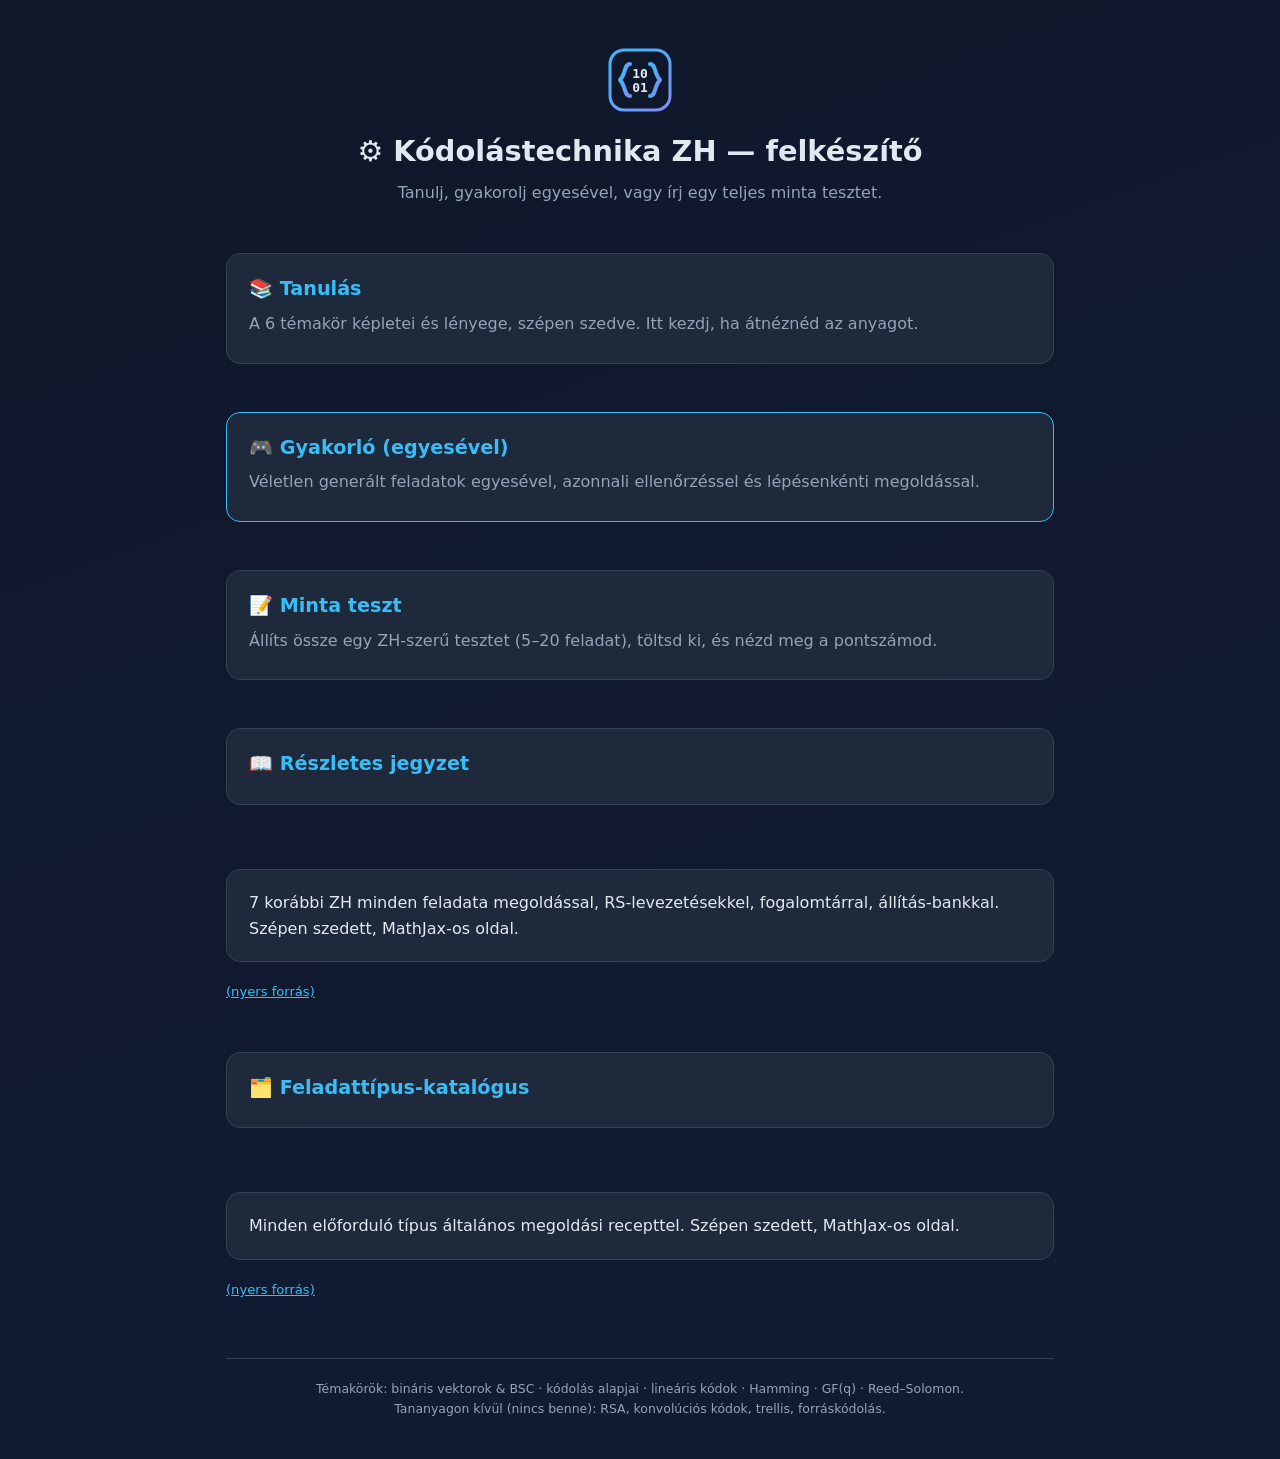
==== docs/index.html @ 31c0bca5 "feat: Pages-barát docs/ szerkezet + katalógus és jegyzet HTML oldalak GitHub Pages-barát átrendezés " ====
<!DOCTYPE html>
<html lang="hu">
<head>
<meta charset="UTF-8">
<meta name="viewport" content="width=device-width, initial-scale=1.0">
<title>Kódolástechnika ZH — felkészítő</title>
<link rel="icon" href="favicon.svg" type="image/svg+xml">
<link rel="stylesheet" href="style.css">
</head>
<body>
<div class="wrap" style="padding-top:48px">
  <div style="text-align:center;margin-bottom:8px">
    <img src="favicon.svg" alt="logó" width="64" height="64">
  </div>
  <h1 style="text-align:center;font-size:1.8rem;margin:8px 0 6px">⚙️ Kódolástechnika ZH — felkészítő</h1>
  <p style="text-align:center;color:var(--muted);margin:0 0 32px">Tanulj, gyakorolj egyesével, vagy írj egy teljes minta tesztet.</p>

  <div class="cards" style="display:grid;gap:16px">
    <a class="study-sec" href="tanulas.html" style="text-decoration:none;color:var(--text);display:block">
      <h2>📚 Tanulás</h2>
      <p style="color:var(--muted)">A 6 témakör képletei és lényege, szépen szedve. Itt kezdj, ha átnéznéd az anyagot.</p>
    </a>
    <a class="study-sec" href="gyakorlo.html" style="text-decoration:none;color:var(--text);display:block;border-color:var(--accent)">
      <h2>🎮 Gyakorló (egyesével)</h2>
      <p style="color:var(--muted)">Véletlen generált feladatok egyesével, azonnali ellenőrzéssel és lépésenkénti megoldással.</p>
    </a>
    <a class="study-sec" href="teszt.html" style="text-decoration:none;color:var(--text);display:block">
      <h2>📝 Minta teszt</h2>
      <p style="color:var(--muted)">Állíts össze egy ZH-szerű tesztet (5–20 feladat), töltsd ki, és nézd meg a pontszámod.</p>
    </a>
    <a class="study-sec" href="jegyzet.html" style="text-decoration:none;color:var(--text);display:block">
      <h2>📖 Részletes jegyzet</h2>
      <p style="color:var(--muted)">7 korábbi ZH minden feladata megoldással, RS-levezetésekkel, fogalomtárral, állítás-bankkal. Szépen szedett, MathJax-os oldal. <a href="../forras/kodolastechnika_zh.md" style="font-size:.82rem">(nyers forrás)</a></p>
    </a>
    <a class="study-sec" href="katalogus.html" style="text-decoration:none;color:var(--text);display:block">
      <h2>🗂️ Feladattípus-katalógus</h2>
      <p style="color:var(--muted)">Minden előforduló típus általános megoldási recepttel. Szépen szedett, MathJax-os oldal. <a href="../forras/feladattipusok_katalogus.md" style="font-size:.82rem">(nyers forrás)</a></p>
    </a>
  </div>

  <footer style="margin-top:40px;border-top:1px solid var(--border);padding-top:20px">
    Témakörök: bináris vektorok &amp; BSC · kódolás alapjai · lineáris kódok · Hamming · GF(q) · Reed–Solomon.<br>
    Tananyagon kívül (nincs benne): RSA, konvolúciós kódok, trellis, forráskódolás.
  </footer>
</div>
</body>
</html>
---- docs/style.css ----
:root{
  --bg:#0f172a; --card:#1e293b; --card2:#273449; --text:#e2e8f0; --muted:#94a3b8;
  --accent:#38bdf8; --accent2:#818cf8; --ok:#22c55e; --bad:#ef4444; --warn:#f59e0b;
  --border:#334155;
}
*{box-sizing:border-box}
body{margin:0;font-family:system-ui,-apple-system,Segoe UI,Roboto,sans-serif;
  background:linear-gradient(160deg,#0f172a,#111c33);color:var(--text);line-height:1.6;min-height:100vh}
a{color:var(--accent)}
header{padding:22px 16px;text-align:center;border-bottom:1px solid var(--border)}
header h1{margin:0 0 4px;font-size:1.4rem}
header p{margin:0;color:var(--muted);font-size:.88rem}
.navbar{display:flex;gap:6px;justify-content:center;flex-wrap:wrap;margin-top:12px}
.navbar a{text-decoration:none;color:var(--text);background:var(--card);border:1px solid var(--border);
  padding:6px 14px;border-radius:8px;font-size:.85rem;transition:.15s}
.navbar a:hover{border-color:var(--accent)}
.navbar a.current{background:var(--accent);color:#06283d;border-color:var(--accent);font-weight:600}
.wrap{max-width:860px;margin:0 auto;padding:16px}
.topics{display:flex;flex-wrap:wrap;gap:8px;justify-content:center;margin:16px 0}
.chip{padding:7px 13px;border-radius:999px;border:1px solid var(--border);
  background:var(--card);color:var(--text);cursor:pointer;font-size:.85rem;transition:.15s}
.chip:hover{border-color:var(--accent)}
.chip.active{background:var(--accent);color:#06283d;border-color:var(--accent);font-weight:600}
.stats{display:flex;gap:12px;justify-content:center;margin:12px 0;flex-wrap:wrap}
.stat{background:var(--card);border:1px solid var(--border);border-radius:10px;padding:8px 16px;text-align:center;min-width:90px}
.stat b{display:block;font-size:1.3rem}
.stat span{font-size:.72rem;color:var(--muted);text-transform:uppercase;letter-spacing:.5px}
.card{background:var(--card);border:1px solid var(--border);border-radius:14px;
  padding:22px;margin:16px 0;box-shadow:0 8px 30px rgba(0,0,0,.25)}
.qtype{display:inline-block;font-size:.72rem;color:var(--accent);background:rgba(56,189,248,.12);
  padding:3px 10px;border-radius:6px;margin-bottom:10px;letter-spacing:.3px}
.qtext{font-size:1.05rem;margin:6px 0 14px}
.qtext b{color:#fff}
.matrix{font-family:ui-monospace,SFMono-Regular,Menlo,monospace;background:var(--card2);
  border-radius:8px;padding:12px 14px;margin:10px 0;overflow-x:auto;white-space:pre;font-size:.95rem}
.hint{background:var(--card2);border-left:3px solid var(--warn);padding:8px 12px;border-radius:6px;
  font-size:.88rem;color:var(--muted);margin:10px 0}
.answer-row{display:flex;gap:10px;flex-wrap:wrap;align-items:center;margin-top:12px}
input[type=text]{flex:1;min-width:180px;padding:11px 14px;border-radius:9px;border:1px solid var(--border);
  background:#0b1324;color:var(--text);font-size:1rem;font-family:ui-monospace,monospace}
input[type=text]:focus{outline:none;border-color:var(--accent)}
button{padding:11px 18px;border-radius:9px;border:none;cursor:pointer;font-size:.95rem;font-weight:600;transition:.15s}
.btn-primary{background:var(--accent);color:#06283d}
.btn-primary:hover{background:#7dd3fc}
.btn-ghost{background:transparent;color:var(--text);border:1px solid var(--border)}
.btn-ghost:hover{border-color:var(--accent)}
.feedback{margin-top:14px;padding:12px 14px;border-radius:9px;font-size:.95rem;display:none}
.feedback.ok{background:rgba(34,197,94,.12);border:1px solid var(--ok);color:#86efac;display:block}
.feedback.bad{background:rgba(239,68,68,.12);border:1px solid var(--bad);color:#fca5a5;display:block}
.solution{margin-top:10px;padding:12px 14px;background:var(--card2);border-radius:9px;font-size:.9rem;display:none;border:1px solid var(--border)}
.solution.show{display:block}
.solution h4{margin:0 0 8px;color:var(--accent2);font-size:.9rem}
.solution ol{margin:6px 0;padding-left:20px}
.solution code{background:#0b1324;padding:1px 5px;border-radius:4px;font-size:.85em}
code{background:#0b1324;padding:1px 5px;border-radius:4px;font-size:.9em}
.controls{display:flex;gap:10px;justify-content:space-between;margin-top:16px;flex-wrap:wrap}
footer{text-align:center;color:var(--muted);font-size:.78rem;padding:24px 16px}
.kbd{font-family:ui-monospace,monospace;background:#0b1324;border:1px solid var(--border);border-radius:4px;padding:1px 6px;font-size:.8em}
/* tanulós oldal */
.study-sec{background:var(--card);border:1px solid var(--border);border-radius:14px;padding:20px 22px;margin:16px 0}
.study-sec h2{margin:0 0 4px;font-size:1.2rem;color:var(--accent)}
.study-sec h3{margin:16px 0 4px;font-size:1rem;color:#fff}
.study-sec p{margin:6px 0}
.formula{background:var(--card2);border-radius:8px;padding:10px 14px;margin:8px 0;font-size:1.05rem;text-align:center}
.tip{background:rgba(245,158,11,.1);border-left:3px solid var(--warn);padding:8px 12px;border-radius:6px;font-size:.88rem;margin:8px 0}
.toc{display:flex;flex-wrap:wrap;gap:8px;margin:12px 0}
.toc a{text-decoration:none;background:var(--card2);border:1px solid var(--border);padding:5px 11px;border-radius:999px;font-size:.82rem;color:var(--text)}
.toc a:hover{border-color:var(--accent)}
/* teszt oldal */
.test-q{background:var(--card);border:1px solid var(--border);border-radius:12px;padding:18px;margin:14px 0}
.test-q .qnum{font-size:.78rem;color:var(--muted);margin-bottom:6px}
.result-banner{background:var(--card);border:2px solid var(--accent);border-radius:14px;padding:24px;text-align:center;margin:16px 0}
.result-banner .score{font-size:2.2rem;font-weight:700;color:var(--accent)}
.setup{background:var(--card);border:1px solid var(--border);border-radius:14px;padding:22px;margin:16px 0;text-align:center}
.setup label{display:block;margin:10px 0 4px;color:var(--muted);font-size:.9rem}
.setup select{padding:9px 12px;border-radius:8px;background:#0b1324;color:var(--text);border:1px solid var(--border);font-size:.95rem}
.row-correct{border-color:var(--ok)!important}
.row-wrong{border-color:var(--bad)!important}
/* táblázatok (katalógus / jegyzet) */
.study-sec table,.wrap>table{border-collapse:collapse;width:100%;margin:12px 0;font-size:.9rem;overflow-x:auto;display:block}
.study-sec table th,.study-sec table td,.wrap>table th,.wrap>table td{border:1px solid var(--border);padding:7px 10px;text-align:left;vertical-align:top}
.study-sec table th,.wrap>table th{background:var(--card2);color:#fff}
.study-sec table tr:nth-child(even) td,.wrap>table tr:nth-child(even) td{background:rgba(255,255,255,.02)}
.study-sec ul,.study-sec ol{margin:6px 0;padding-left:22px}
.study-sec li{margin:4px 0}
.study-sec li>ol{margin:4px 0}
@media(max-width:600px){.qtext{font-size:1rem}.card{padding:16px}}
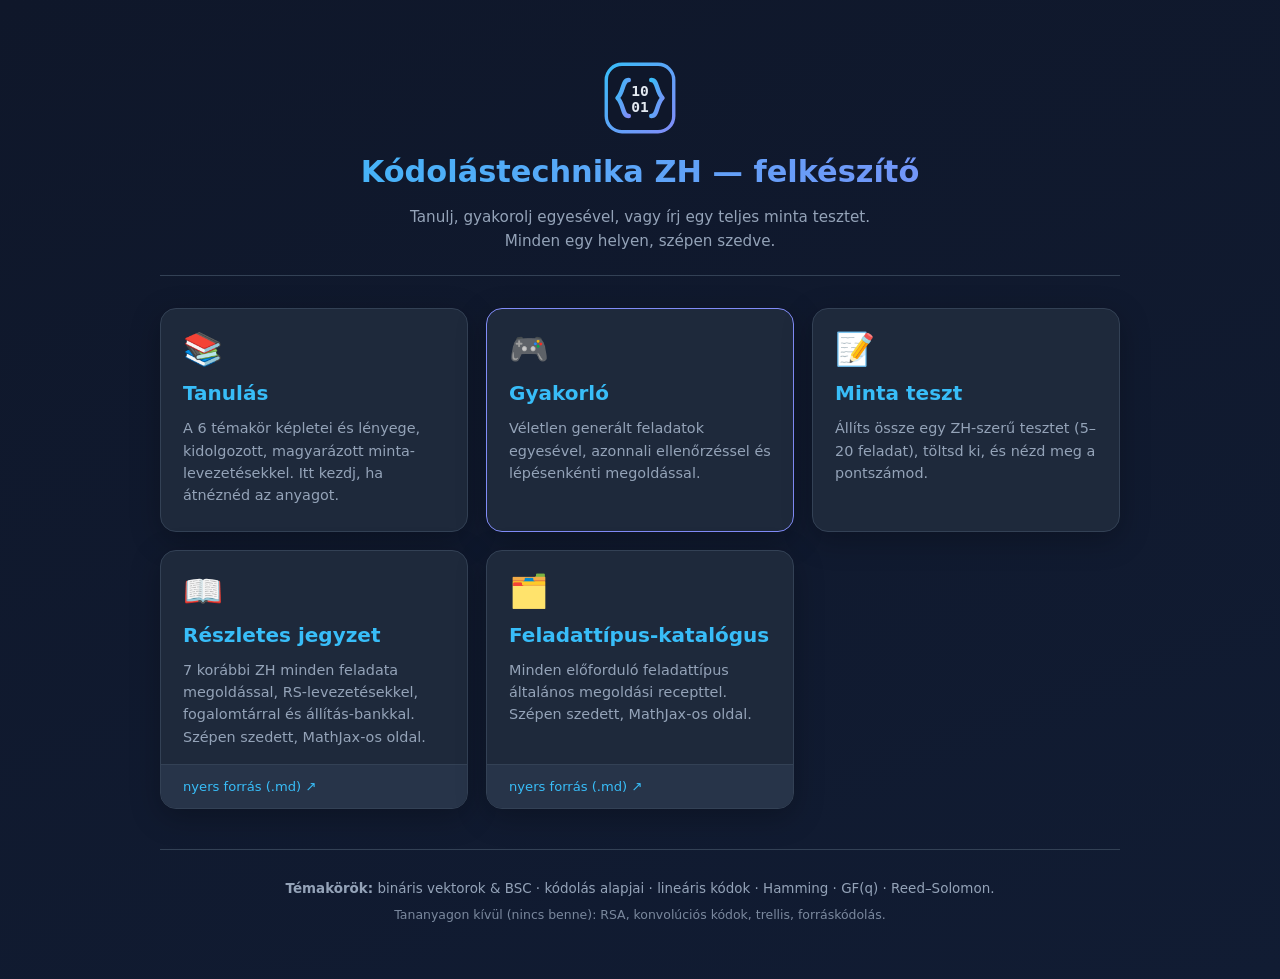
==== commit 2a866c2e: "refactor: egyseges, racsos nyitooldal - olvashatobb elrendezes - index.html: responsive kartya-racs " ====
--- a/docs/index.html
+++ b/docs/index.html
@@ -8,39 +8,54 @@
 <link rel="stylesheet" href="style.css">
 </head>
 <body>
-<div class="wrap" style="padding-top:48px">
-  <div style="text-align:center;margin-bottom:8px">
-    <img src="favicon.svg" alt="logó" width="64" height="64">
-  </div>
-  <h1 style="text-align:center;font-size:1.8rem;margin:8px 0 6px">⚙️ Kódolástechnika ZH — felkészítő</h1>
-  <p style="text-align:center;color:var(--muted);margin:0 0 32px">Tanulj, gyakorolj egyesével, vagy írj egy teljes minta tesztet.</p>
+<div class="home-wrap">
+  <header class="home-hero">
+    <img src="favicon.svg" alt="logó" width="72" height="72">
+    <h1>Kódolástechnika ZH — felkészítő</h1>
+    <p>Tanulj, gyakorolj egyesével, vagy írj egy teljes minta tesztet. Minden egy helyen, szépen szedve.</p>
+  </header>
 
-  <div class="cards" style="display:grid;gap:16px">
-    <a class="study-sec" href="tanulas.html" style="text-decoration:none;color:var(--text);display:block">
-      <h2>📚 Tanulás</h2>
-      <p style="color:var(--muted)">A 6 témakör képletei és lényege, szépen szedve. Itt kezdj, ha átnéznéd az anyagot.</p>
+  <main class="home-grid">
+    <a class="home-card" href="tanulas.html">
+      <span class="home-card-icon">📚</span>
+      <h2>Tanulás</h2>
+      <p>A 6 témakör képletei és lényege, kidolgozott, magyarázott minta-levezetésekkel. Itt kezdj, ha átnéznéd az anyagot.</p>
     </a>
-    <a class="study-sec" href="gyakorlo.html" style="text-decoration:none;color:var(--text);display:block;border-color:var(--accent)">
-      <h2>🎮 Gyakorló (egyesével)</h2>
-      <p style="color:var(--muted)">Véletlen generált feladatok egyesével, azonnali ellenőrzéssel és lépésenkénti megoldással.</p>
+
+    <a class="home-card home-card--accent" href="gyakorlo.html">
+      <span class="home-card-icon">🎮</span>
+      <h2>Gyakorló</h2>
+      <p>Véletlen generált feladatok egyesével, azonnali ellenőrzéssel és lépésenkénti megoldással.</p>
     </a>
-    <a class="study-sec" href="teszt.html" style="text-decoration:none;color:var(--text);display:block">
-      <h2>📝 Minta teszt</h2>
-      <p style="color:var(--muted)">Állíts össze egy ZH-szerű tesztet (5–20 feladat), töltsd ki, és nézd meg a pontszámod.</p>
+
+    <a class="home-card" href="teszt.html">
+      <span class="home-card-icon">📝</span>
+      <h2>Minta teszt</h2>
+      <p>Állíts össze egy ZH-szerű tesztet (5–20 feladat), töltsd ki, és nézd meg a pontszámod.</p>
     </a>
-    <a class="study-sec" href="jegyzet.html" style="text-decoration:none;color:var(--text);display:block">
-      <h2>📖 Részletes jegyzet</h2>
-      <p style="color:var(--muted)">7 korábbi ZH minden feladata megoldással, RS-levezetésekkel, fogalomtárral, állítás-bankkal. Szépen szedett, MathJax-os oldal. <a href="../forras/kodolastechnika_zh.md" style="font-size:.82rem">(nyers forrás)</a></p>
-    </a>
-    <a class="study-sec" href="katalogus.html" style="text-decoration:none;color:var(--text);display:block">
-      <h2>🗂️ Feladattípus-katalógus</h2>
-      <p style="color:var(--muted)">Minden előforduló típus általános megoldási recepttel. Szépen szedett, MathJax-os oldal. <a href="../forras/feladattipusok_katalogus.md" style="font-size:.82rem">(nyers forrás)</a></p>
-    </a>
-  </div>
 
-  <footer style="margin-top:40px;border-top:1px solid var(--border);padding-top:20px">
-    Témakörök: bináris vektorok &amp; BSC · kódolás alapjai · lineáris kódok · Hamming · GF(q) · Reed–Solomon.<br>
-    Tananyagon kívül (nincs benne): RSA, konvolúciós kódok, trellis, forráskódolás.
+    <div class="home-card home-card--src">
+      <a class="home-card-main" href="jegyzet.html">
+        <span class="home-card-icon">📖</span>
+        <h2>Részletes jegyzet</h2>
+        <p>7 korábbi ZH minden feladata megoldással, RS-levezetésekkel, fogalomtárral és állítás-bankkal. Szépen szedett, MathJax-os oldal.</p>
+      </a>
+      <a class="home-card-raw" href="forras/kodolastechnika_zh.md">nyers forrás (.md) ↗</a>
+    </div>
+
+    <div class="home-card home-card--src">
+      <a class="home-card-main" href="katalogus.html">
+        <span class="home-card-icon">🗂️</span>
+        <h2>Feladattípus-katalógus</h2>
+        <p>Minden előforduló feladattípus általános megoldási recepttel. Szépen szedett, MathJax-os oldal.</p>
+      </a>
+      <a class="home-card-raw" href="forras/feladattipusok_katalogus.md">nyers forrás (.md) ↗</a>
+    </div>
+  </main>
+
+  <footer class="home-footer">
+    <p><b>Témakörök:</b> bináris vektorok &amp; BSC · kódolás alapjai · lineáris kódok · Hamming · GF(q) · Reed–Solomon.</p>
+    <p class="home-footer-muted">Tananyagon kívül (nincs benne): RSA, konvolúciós kódok, trellis, forráskódolás.</p>
   </footer>
 </div>
 </body>
--- a/docs/style.css
+++ b/docs/style.css
@@ -85,3 +85,33 @@
 .study-sec li{margin:4px 0}
 .study-sec li>ol{margin:4px 0}
 @media(max-width:600px){.qtext{font-size:1rem}.card{padding:16px}}
+
+/* ===== nyitóoldal (index) ===== */
+.home-wrap{max-width:1000px;margin:0 auto;padding:40px 20px 24px}
+.home-hero{text-align:center;margin-bottom:32px}
+.home-hero img{display:block;margin:0 auto 14px}
+.home-hero h1{margin:0 0 8px;font-size:1.9rem;background:linear-gradient(90deg,var(--accent),var(--accent2));
+  -webkit-background-clip:text;background-clip:text;-webkit-text-fill-color:transparent}
+.home-hero p{margin:0 auto;color:var(--muted);font-size:.95rem;max-width:520px}
+.home-grid{display:grid;grid-template-columns:repeat(auto-fit,minmax(260px,1fr));gap:18px;align-items:stretch}
+.home-card{display:flex;flex-direction:column;background:var(--card);border:1px solid var(--border);
+  border-radius:16px;padding:24px 22px;text-decoration:none;color:var(--text);
+  box-shadow:0 8px 30px rgba(0,0,0,.25);transition:transform .15s,border-color .15s,box-shadow .15s}
+.home-card:hover{transform:translateY(-3px);border-color:var(--accent);box-shadow:0 12px 36px rgba(56,189,248,.18)}
+.home-card-icon{font-size:2rem;line-height:1;margin-bottom:12px}
+.home-card h2{margin:0 0 8px;font-size:1.25rem;color:var(--accent)}
+.home-card p{margin:0;color:var(--muted);font-size:.9rem;line-height:1.55}
+.home-card--accent{border-color:var(--accent2)}
+.home-card--accent:hover{border-color:var(--accent2);box-shadow:0 12px 36px rgba(129,140,248,.2)}
+/* forrás-kártya: a fő rész kattintható (HTML oldal), alatta külön a nyers .md link — nincs link-a-linkben */
+.home-card--src{padding:0;overflow:hidden}
+.home-card-main{display:flex;flex-direction:column;flex:1;padding:24px 22px 16px;text-decoration:none;color:var(--text)}
+.home-card--src:hover .home-card-main h2{color:#7dd3fc}
+.home-card-raw{display:block;padding:11px 22px;border-top:1px solid var(--border);
+  background:var(--card2);color:var(--accent);font-size:.82rem;text-decoration:none}
+.home-card-raw:hover{background:#2f3f57;text-decoration:underline}
+.home-footer{margin-top:40px;border-top:1px solid var(--border);padding-top:22px;text-align:center;
+  color:var(--muted);font-size:.84rem}
+.home-footer p{margin:6px 0}
+.home-footer-muted{font-size:.78rem;opacity:.8}
+@media(max-width:520px){.home-wrap{padding:28px 16px 20px}.home-hero h1{font-size:1.5rem}}
